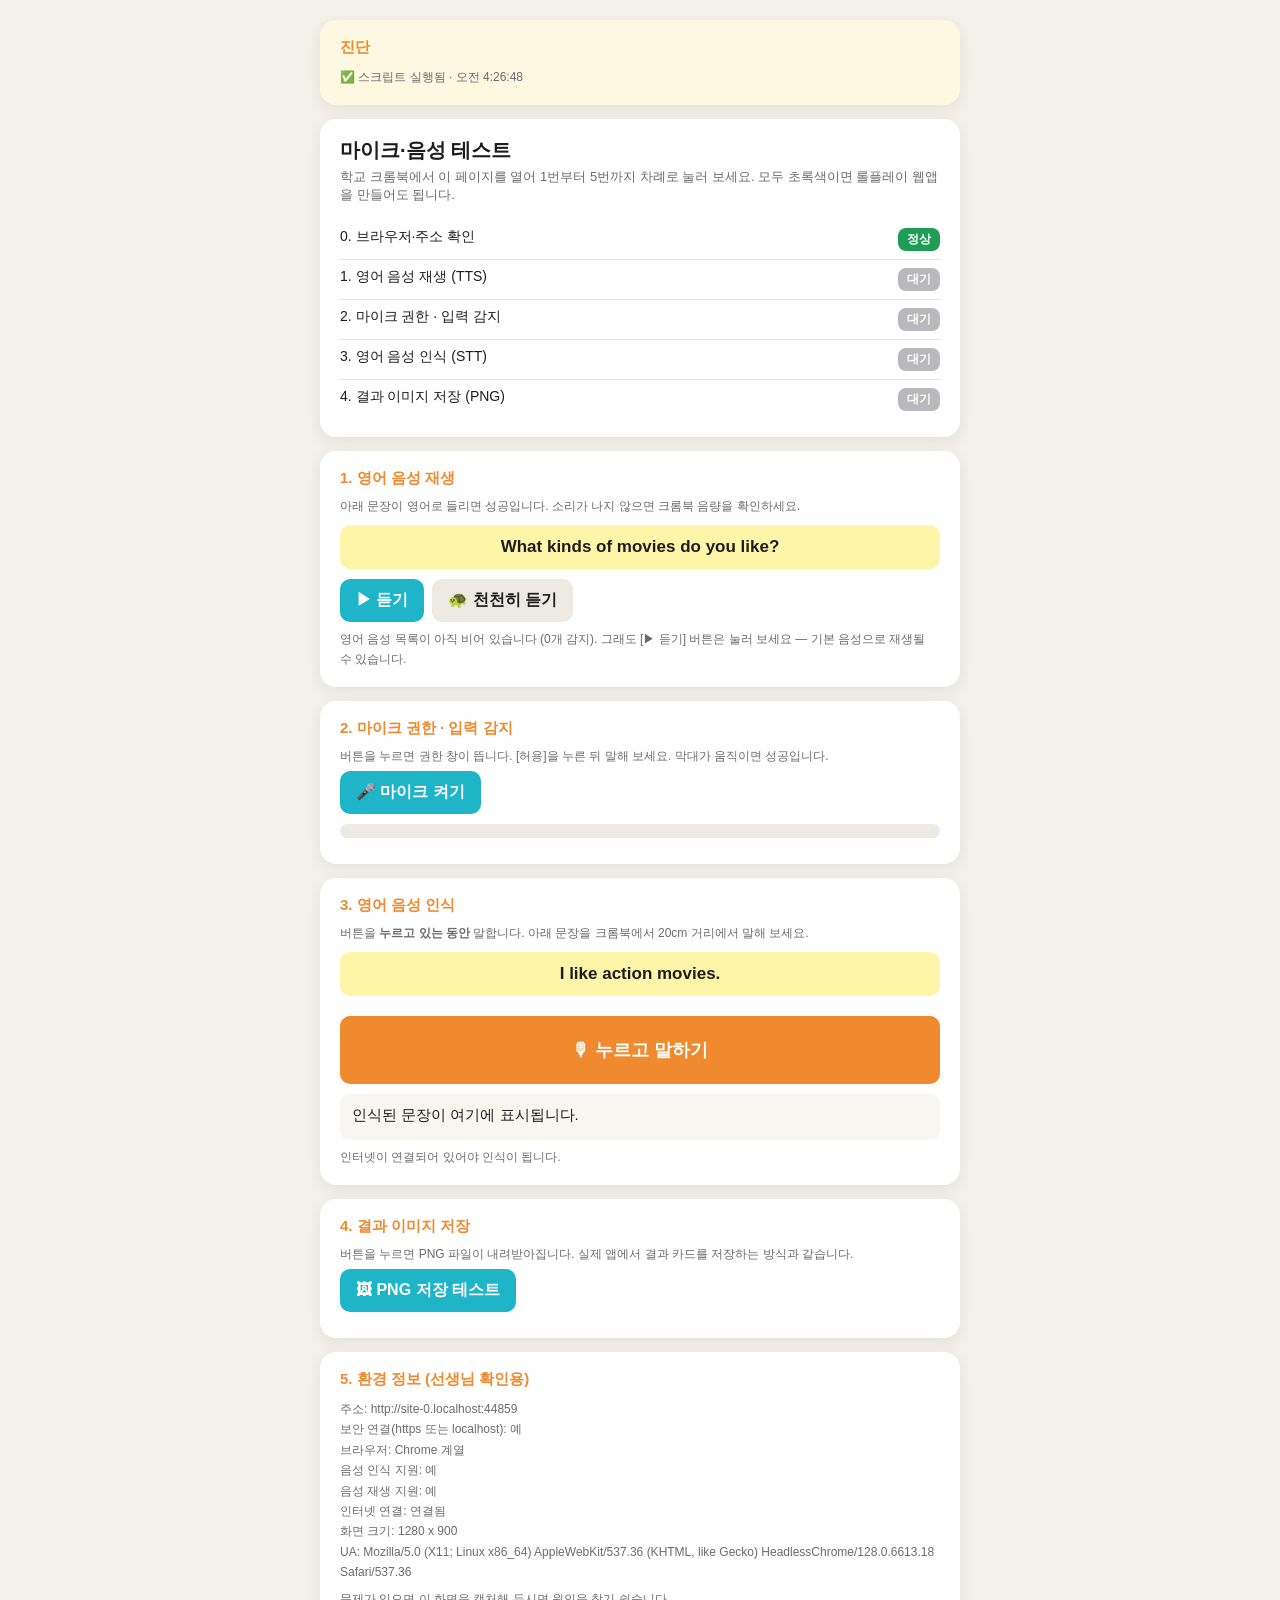
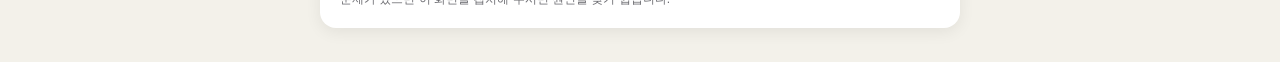
==== index.html @ ba6fe929 "Add files via upload" ====
<!DOCTYPE html>
<html lang="ko">
<head>
<meta charset="UTF-8">
<meta name="viewport" content="width=device-width, initial-scale=1">
<title>마이크·음성 테스트</title>
<style>
  :root{--bg:#f3f1ea;--card:#fff;--ink:#1d1d1f;--sub:#6b6b70;--line:#e6e2d6;
        --teal:#1fb5c9;--orange:#ef8a2e;--ok:#1f9d55;--warn:#e0a100;--no:#d64545;}
  *{box-sizing:border-box}
  body{margin:0;background:var(--bg);color:var(--ink);padding:20px 14px;
       font-family:"Pretendard","Apple SD Gothic Neo","Noto Sans KR",sans-serif}
  .wrap{max-width:640px;margin:0 auto}
  .card{background:var(--card);border-radius:16px;padding:18px 20px;margin-bottom:14px;
        box-shadow:0 4px 16px rgba(0,0,0,.07)}
  h1{font-size:20px;margin:0 0 4px}
  .lead{font-size:13px;color:var(--sub);margin:0 0 16px}
  h2{font-size:15px;margin:0 0 10px;color:var(--orange)}
  .step{font-size:12px;color:var(--sub);margin-bottom:6px}
  button{font:inherit;border:0;border-radius:10px;padding:11px 16px;cursor:pointer;
         background:var(--teal);color:#fff;font-weight:700}
  button.ghost{background:#eceae2;color:var(--ink)}
  button:disabled{opacity:.45;cursor:default}
  .row{display:flex;gap:8px;flex-wrap:wrap;align-items:center}
  .talk{width:100%;padding:22px;font-size:18px;background:var(--orange);margin-top:10px;
        touch-action:none;user-select:none}
  .talk.rec{background:var(--no)}
  .target{background:#fff5a8;border-radius:10px;padding:12px;font-size:17px;font-weight:700;
          text-align:center;margin:10px 0}
  .result{background:#f7f6f1;border-radius:10px;padding:12px;font-size:15px;min-height:46px;
          margin-top:10px;word-break:break-word}
  .meter{height:14px;background:#eceae2;border-radius:7px;overflow:hidden;margin-top:10px}
  .meter i{display:block;height:100%;width:0;background:var(--ok);transition:width .08s}
  ul.checks{list-style:none;padding:0;margin:0;font-size:14px}
  ul.checks li{padding:8px 0;border-bottom:1px solid var(--line);display:flex;
               justify-content:space-between;gap:10px}
  ul.checks li:last-child{border-bottom:0}
  .badge{font-size:12px;font-weight:700;padding:3px 9px;border-radius:8px;color:#fff;white-space:nowrap}
  .b-ok{background:var(--ok)} .b-warn{background:var(--warn)} .b-no{background:var(--no)} .b-idle{background:#b9b9bd}
  .hint{font-size:12px;color:var(--sub);margin-top:8px;line-height:1.6}
  .env{font-size:12px;color:var(--sub);line-height:1.7;word-break:break-all}
</style>
</head>
<body>
<div class="wrap">

  <div class="card" id="diagCard" style="background:#fff8e1">
    <h2>진단</h2>
    <div class="env" id="diag">스크립트가 실행되지 않았습니다. 이 문장이 그대로 보이면, 페이지가 스크립트를 막는 곳(파일 미리보기, 구글 드라이브 미리보기 등)에서 열린 것입니다.</div>
  </div>

  <div class="card">
    <h1>마이크·음성 테스트</h1>
    <p class="lead">학교 크롬북에서 이 페이지를 열어 1번부터 5번까지 차례로 눌러 보세요. 모두 초록색이면 롤플레이 웹앱을 만들어도 됩니다.</p>
    <ul class="checks" id="checks">
      <li><span>0. 브라우저·주소 확인</span><span class="badge b-idle" id="c0">대기</span></li>
      <li><span>1. 영어 음성 재생 (TTS)</span><span class="badge b-idle" id="c1">대기</span></li>
      <li><span>2. 마이크 권한 · 입력 감지</span><span class="badge b-idle" id="c2">대기</span></li>
      <li><span>3. 영어 음성 인식 (STT)</span><span class="badge b-idle" id="c3">대기</span></li>
      <li><span>4. 결과 이미지 저장 (PNG)</span><span class="badge b-idle" id="c4">대기</span></li>
    </ul>
  </div>

  <div class="card">
    <h2>1. 영어 음성 재생</h2>
    <div class="step">아래 문장이 영어로 들리면 성공입니다. 소리가 나지 않으면 크롬북 음량을 확인하세요.</div>
    <div class="target">What kinds of movies do you like?</div>
    <div class="row">
      <button id="btnSpeak">▶ 듣기</button>
      <button class="ghost" id="btnSlow">🐢 천천히 듣기</button>
    </div>
    <div class="hint" id="voiceInfo">음성 목록을 불러오는 중…</div>
  </div>

  <div class="card">
    <h2>2. 마이크 권한 · 입력 감지</h2>
    <div class="step">버튼을 누르면 권한 창이 뜹니다. [허용]을 누른 뒤 말해 보세요. 막대가 움직이면 성공입니다.</div>
    <div class="row"><button id="btnMic">🎤 마이크 켜기</button></div>
    <div class="meter"><i id="level"></i></div>
    <div class="hint" id="micMsg"></div>
  </div>

  <div class="card">
    <h2>3. 영어 음성 인식</h2>
    <div class="step">버튼을 <b>누르고 있는 동안</b> 말합니다. 아래 문장을 크롬북에서 20cm 거리에서 말해 보세요.</div>
    <div class="target">I like action movies.</div>
    <button class="talk" id="btnTalk">🎙 누르고 말하기</button>
    <div class="result" id="sttOut">인식된 문장이 여기에 표시됩니다.</div>
    <div class="hint" id="sttMsg">인터넷이 연결되어 있어야 인식이 됩니다.</div>
  </div>

  <div class="card">
    <h2>4. 결과 이미지 저장</h2>
    <div class="step">버튼을 누르면 PNG 파일이 내려받아집니다. 실제 앱에서 결과 카드를 저장하는 방식과 같습니다.</div>
    <div class="row"><button id="btnPng">🖼 PNG 저장 테스트</button></div>
    <div class="hint" id="pngMsg"></div>
  </div>

  <div class="card">
    <h2>5. 환경 정보 (선생님 확인용)</h2>
    <div class="env" id="env"></div>
    <div class="hint">문제가 있으면 이 화면을 캡처해 두시면 원인을 찾기 쉽습니다.</div>
  </div>

</div>

<script>
window.onerror = function(msg, src, line){
  var d = document.getElementById("diag");
  if (d) d.innerHTML = "⚠️ 스크립트 오류: " + msg + " (줄 " + line + ")";
  return false;
};
(function(){
  "use strict";
  var $ = function(id){ return document.getElementById(id); };
  $("diag").textContent = "✅ 스크립트 실행됨 · " + new Date().toLocaleTimeString("ko-KR");
  function mark(id, state, text){
    var el = $(id);
    el.className = "badge " + ({ok:"b-ok", warn:"b-warn", no:"b-no"}[state] || "b-idle");
    el.textContent = text;
  }

  /* ---------- 0. 환경 확인 ---------- */
  var ua = navigator.userAgent;
  var isChrome = /Chrome\//.test(ua) && !/Edg\/|OPR\//.test(ua);
  var secure = window.isSecureContext;
  var hasSTT = ("webkitSpeechRecognition" in window) || ("SpeechRecognition" in window);
  var hasTTS = ("speechSynthesis" in window);
  var envLines = [
    "주소: " + location.origin,
    "보안 연결(https 또는 localhost): " + (secure ? "예" : "아니오"),
    "브라우저: " + (isChrome ? "Chrome 계열" : "Chrome 아님"),
    "음성 인식 지원: " + (hasSTT ? "예" : "아니오"),
    "음성 재생 지원: " + (hasTTS ? "예" : "아니오"),
    "인터넷 연결: " + (navigator.onLine ? "연결됨" : "끊김"),
    "화면 크기: " + window.innerWidth + " x " + window.innerHeight,
    "UA: " + ua
  ];
  $("env").innerHTML = envLines.join("<br>");

  if (location.protocol === "file:"){
    $("diag").innerHTML = "⚠️ 이 페이지가 <b>파일(file://)</b>로 열렸습니다. 이 상태에서는 마이크와 음성 인식이 동작하지 않습니다. "
      + "GitHub Pages나 Netlify에 올린 뒤 <b>https:// 주소</b>로 열어 주세요.";
    $("diagCard").style.background = "#ffe3e3";
  }

  if (secure && isChrome && hasSTT && hasTTS) mark("c0","ok","정상");
  else if (!secure) mark("c0","no","https 필요");
  else if (!hasSTT) mark("c0","no","인식 미지원");
  else mark("c0","warn","Chrome 권장");

  /* ---------- 1. TTS ---------- */
  var voice = null, tries = 0;
  function pickVoice(){
    if (!hasTTS) { $("voiceInfo").textContent = "이 브라우저는 음성 재생을 지원하지 않습니다."; return true; }
    var all = [];
    try { all = speechSynthesis.getVoices() || []; } catch(e){}
    var vs = all.filter(function(v){ return /^en(-|_)/i.test(v.lang); });
    if (!vs.length){
      $("voiceInfo").textContent = "영어 음성 목록이 아직 비어 있습니다 (" + all.length + "개 감지). "
        + "그래도 [▶ 듣기] 버튼은 눌러 보세요 — 기본 음성으로 재생될 수 있습니다.";
      return false;
    }
    voice = vs.filter(function(v){ return /US/i.test(v.lang); })[0] || vs[0];
    $("voiceInfo").textContent = "사용 음성: " + voice.name + " (" + voice.lang + ")";
    return true;
  }
  if (hasTTS){
    if (!pickVoice()){
      var timer = setInterval(function(){
        tries++;
        if (pickVoice() || tries > 20) clearInterval(timer);
      }, 300);
    }
    try { speechSynthesis.onvoiceschanged = pickVoice; } catch(e){}
  }

  function speak(rate){
    if (!hasTTS) { mark("c1","no","미지원"); return; }
    speechSynthesis.cancel();
    var u = new SpeechSynthesisUtterance("What kinds of movies do you like?");
    u.lang = "en-US"; u.rate = rate;
    if (voice) u.voice = voice;
    u.onstart = function(){ mark("c1","warn","재생 중"); };
    u.onend   = function(){ mark("c1","ok","정상"); };
    u.onerror = function(e){ mark("c1","no","오류"); $("voiceInfo").textContent = "재생 오류: " + (e.error||""); };
    speechSynthesis.speak(u);
  }
  $("btnSpeak").onclick = function(){ speak(1); };
  $("btnSlow").onclick  = function(){ speak(0.7); };

  /* ---------- 2. 마이크 입력 ---------- */
  var micOn = false, peak = 0;
  $("btnMic").onclick = function(){
    if (micOn) return;
    if (!navigator.mediaDevices || !navigator.mediaDevices.getUserMedia){
      mark("c2","no","미지원"); $("micMsg").textContent = "이 브라우저에서는 마이크를 쓸 수 없습니다."; return;
    }
    mark("c2","warn","권한 요청 중");
    navigator.mediaDevices.getUserMedia({audio:true}).then(function(stream){
      micOn = true;
      mark("c2","warn","말해 보세요");
      $("micMsg").textContent = "권한이 허용되었습니다. 말할 때 막대가 움직이면 정상입니다.";
      $("btnMic").disabled = true;
      var ctx = new (window.AudioContext || window.webkitAudioContext)();
      var src = ctx.createMediaStreamSource(stream);
      var an = ctx.createAnalyser(); an.fftSize = 512;
      src.connect(an);
      var buf = new Uint8Array(an.fftSize);
      (function loop(){
        an.getByteTimeDomainData(buf);
        var sum = 0;
        for (var i=0;i<buf.length;i++){ var d = (buf[i]-128)/128; sum += d*d; }
        var rms = Math.sqrt(sum/buf.length);
        var pct = Math.min(100, Math.round(rms*400));
        $("level").style.width = pct + "%";
        if (pct > peak) peak = pct;
        if (peak >= 12) mark("c2","ok","정상");
        requestAnimationFrame(loop);
      })();
    }).catch(function(err){
      mark("c2","no","거부됨");
      $("micMsg").textContent = "마이크를 쓸 수 없습니다 (" + err.name + "). 주소창 왼쪽 자물쇠에서 마이크를 [허용]으로 바꿔 주세요.";
    });
  };

  /* ---------- 3. STT ---------- */
  var SR = window.SpeechRecognition || window.webkitSpeechRecognition;
  var rec = null, listening = false;
  var TARGET_CHUNKS = ["i like", "action movies"];

  function norm(s){
    return (s||"").toLowerCase().replace(/[^a-z0-9\s]/g," ").replace(/\s+/g," ").trim();
  }
  function scoreText(text){
    var t = norm(text), hit = 0;
    TARGET_CHUNKS.forEach(function(c){ if (t.indexOf(c) >= 0) hit++; });
    return hit;
  }

  function startRec(){
    if (!SR){ mark("c3","no","미지원"); $("sttMsg").textContent = "이 브라우저는 음성 인식을 지원하지 않습니다. Chrome으로 열어 주세요."; return; }
    if (listening) return;
    rec = new SR();
    rec.lang = "en-US";
    rec.continuous = false;
    rec.interimResults = false;
    rec.maxAlternatives = 3;

    rec.onstart = function(){
      listening = true;
      $("btnTalk").classList.add("rec");
      $("btnTalk").textContent = "🔴 듣는 중… (손을 떼면 끝)";
      mark("c3","warn","듣는 중");
      $("sttMsg").textContent = "";
    };
    rec.onresult = function(e){
      var alts = e.results[0], best = "", bestScore = -1;
      for (var i=0;i<alts.length;i++){
        var s = scoreText(alts[i].transcript);
        if (s > bestScore){ bestScore = s; best = alts[i].transcript; }
      }
      var hits = TARGET_CHUNKS.map(function(c){
        return (norm(best).indexOf(c) >= 0 ? "✅ " : "⬜ ") + c;
      }).join("　");
      $("sttOut").innerHTML = "<b>" + best + "</b><br><span style='font-size:13px'>" + hits + "</span>";
      if (bestScore === TARGET_CHUNKS.length) mark("c3","ok","정상");
      else mark("c3","warn","일부만 인식");
    };
    rec.onerror = function(e){
      var msg = {
        "not-allowed":"마이크 권한이 거부되었습니다. 주소창 자물쇠에서 허용해 주세요.",
        "service-not-allowed":"브라우저가 음성 인식 서비스를 막고 있습니다. 학교 정책 설정을 확인해 주세요.",
        "no-speech":"소리가 인식되지 않았습니다. 조금 더 가까이에서 말해 보세요.",
        "audio-capture":"마이크를 찾지 못했습니다. 이어폰 연결을 확인해 주세요.",
        "network":"네트워크 오류입니다. 학교 와이파이에서 음성 서버가 막혀 있을 수 있습니다.",
        "aborted":"인식이 중단되었습니다."
      }[e.error] || ("오류: " + e.error);
      $("sttMsg").textContent = msg;
      if (e.error === "no-speech" || e.error === "aborted") mark("c3","warn","다시 시도");
      else mark("c3","no","실패");
    };
    rec.onend = function(){
      listening = false;
      $("btnTalk").classList.remove("rec");
      $("btnTalk").textContent = "🎙 누르고 말하기";
    };
    try { rec.start(); } catch(err){ listening = false; }
  }
  function stopRec(){ if (rec && listening) { try { rec.stop(); } catch(e){} } }

  var talk = $("btnTalk");
  talk.addEventListener("pointerdown", function(e){ e.preventDefault(); startRec(); });
  talk.addEventListener("pointerup",   function(e){ e.preventDefault(); stopRec(); });
  talk.addEventListener("pointerleave",function(){ stopRec(); });
  talk.addEventListener("contextmenu", function(e){ e.preventDefault(); });

  /* ---------- 4. PNG 저장 ---------- */
  $("btnPng").onclick = function(){
    try{
      var c = document.createElement("canvas");
      c.width = 720; c.height = 360;
      var g = c.getContext("2d");
      g.fillStyle = "#ffffff"; g.fillRect(0,0,720,360);
      g.fillStyle = "#1fb5c9"; g.fillRect(0,0,720,80);
      g.fillStyle = "#ffffff"; g.font = "bold 28px sans-serif";
      g.fillText("말하기 결과 카드 (테스트)", 28, 50);
      g.fillStyle = "#1d1d1f"; g.font = "20px sans-serif";
      g.fillText("이 파일이 저장되면 결과 카드 저장도 정상입니다.", 28, 140);
      g.fillText("저장 시각: " + new Date().toLocaleString("ko-KR"), 28, 180);
      g.fillStyle = "#1f9d55"; g.font = "bold 22px sans-serif";
      g.fillText("✅ PNG 저장 성공", 28, 240);
      c.toBlob(function(blob){
        if (!blob){ mark("c4","no","실패"); $("pngMsg").textContent = "이미지를 만들지 못했습니다."; return; }
        var url = URL.createObjectURL(blob);
        var a = document.createElement("a");
        a.href = url; a.download = "png-test.png";
        document.body.appendChild(a); a.click(); a.remove();
        setTimeout(function(){ URL.revokeObjectURL(url); }, 1000);
        mark("c4","ok","정상");
        $("pngMsg").textContent = "다운로드 폴더에 png-test.png 파일이 저장되었는지 확인해 주세요.";
      }, "image/png");
    } catch(err){
      mark("c4","no","실패");
      $("pngMsg").textContent = "저장 오류: " + err.message;
    }
  };
})();
</script>
</body>
</html>
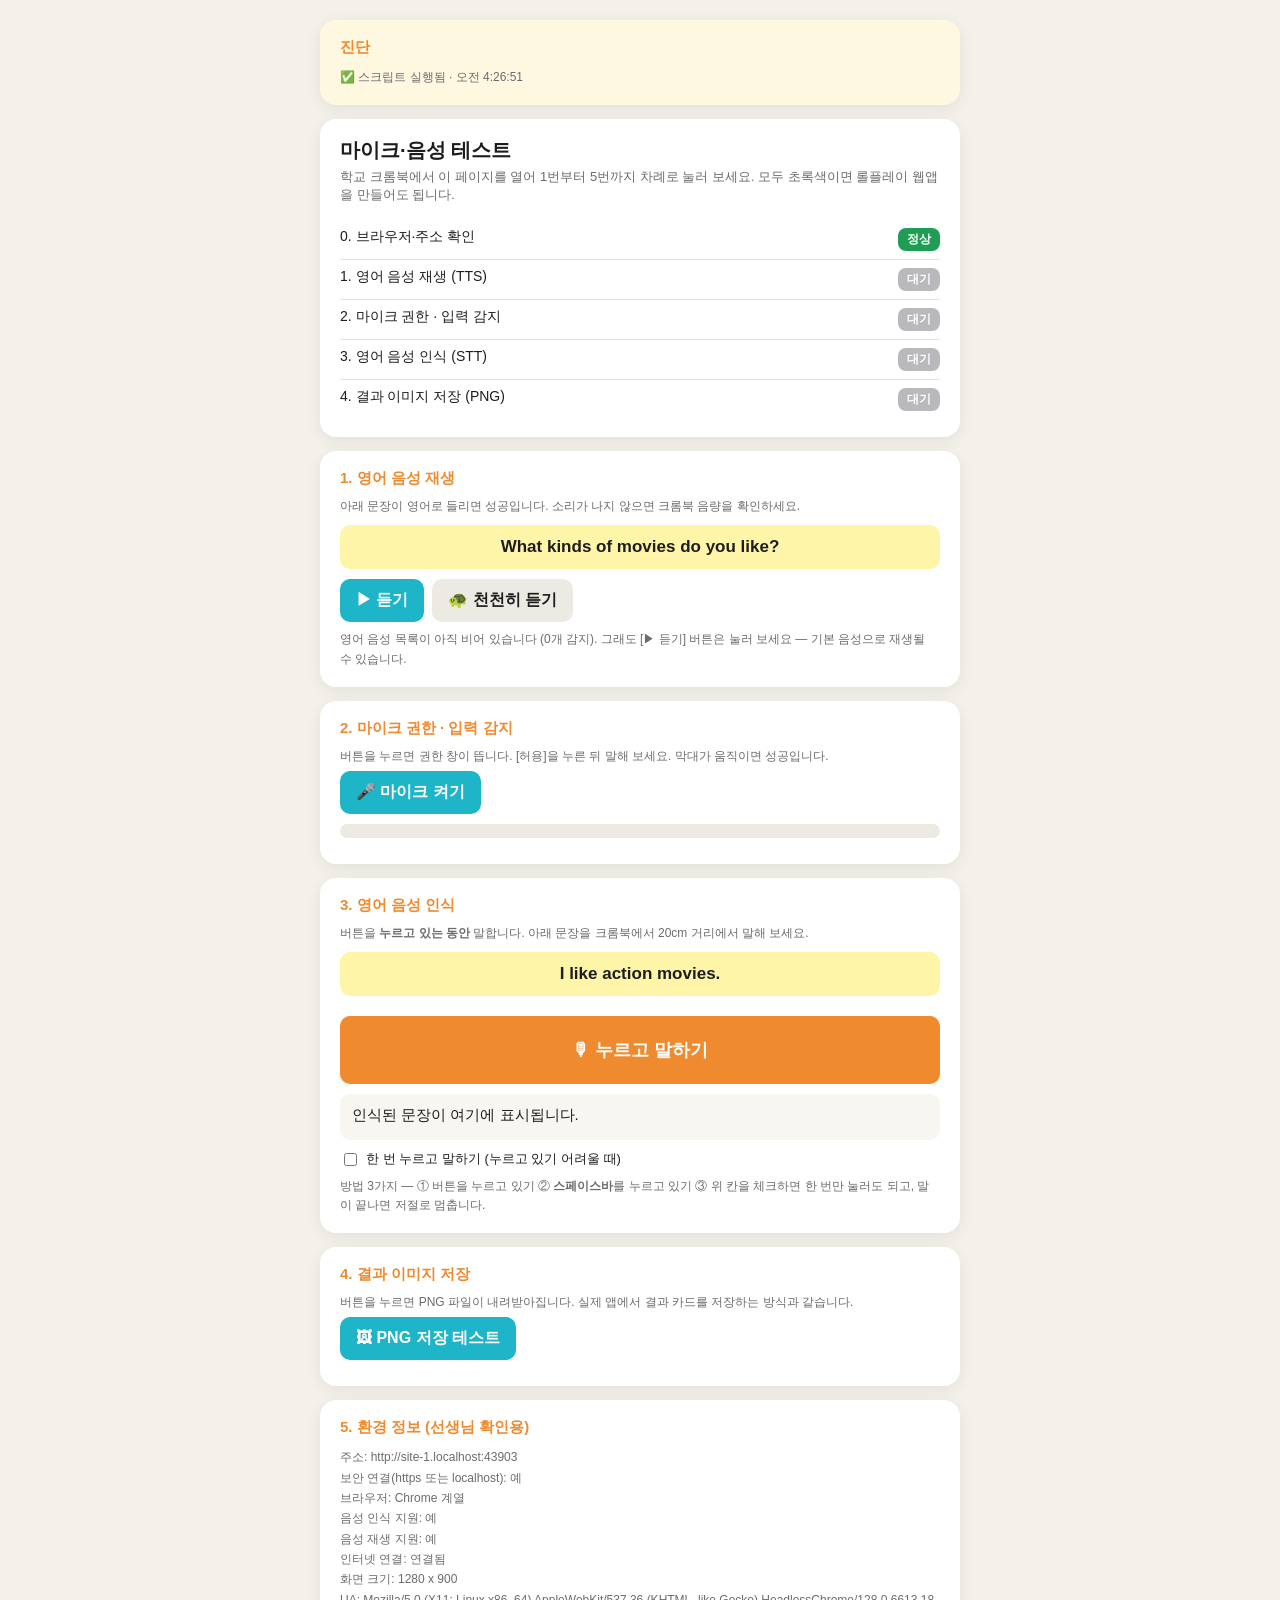
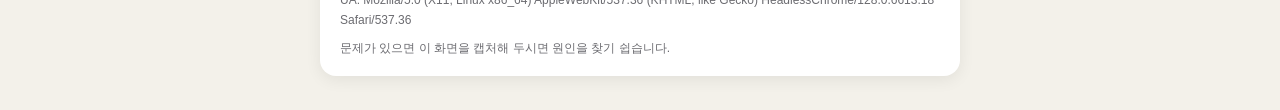
==== commit d556a65c: "Add files via upload" ====
--- a/index.html
+++ b/index.html
@@ -86,7 +86,12 @@
     <div class="target">I like action movies.</div>
     <button class="talk" id="btnTalk">🎙 누르고 말하기</button>
     <div class="result" id="sttOut">인식된 문장이 여기에 표시됩니다.</div>
-    <div class="hint" id="sttMsg">인터넷이 연결되어 있어야 인식이 됩니다.</div>
+    <div class="row" style="margin-top:10px">
+      <label style="font-size:13px;display:flex;align-items:center;gap:6px;cursor:pointer">
+        <input type="checkbox" id="toggleMode"> 한 번 누르고 말하기 (누르고 있기 어려울 때)
+      </label>
+    </div>
+    <div class="hint" id="sttMsg">방법 3가지 — ① 버튼을 누르고 있기 ② <b>스페이스바</b>를 누르고 있기 ③ 위 칸을 체크하면 한 번만 눌러도 되고, 말이 끝나면 저절로 멈춥니다.</div>
   </div>
 
   <div class="card">
@@ -290,10 +295,39 @@
   function stopRec(){ if (rec && listening) { try { rec.stop(); } catch(e){} } }
 
   var talk = $("btnTalk");
-  talk.addEventListener("pointerdown", function(e){ e.preventDefault(); startRec(); });
-  talk.addEventListener("pointerup",   function(e){ e.preventDefault(); stopRec(); });
-  talk.addEventListener("pointerleave",function(){ stopRec(); });
+  function isToggle(){ return $("toggleMode").checked; }
+
+  function pressStart(){
+    if (isToggle()){
+      if (listening) stopRec(); else startRec();
+    } else {
+      startRec();
+    }
+  }
+  function pressEnd(){ if (!isToggle()) stopRec(); }
+
+  // 화면 터치 · 트랙패드 · 마우스
+  talk.addEventListener("pointerdown", function(e){ e.preventDefault(); talk.focus(); pressStart(); });
+  talk.addEventListener("pointerup",   function(e){ e.preventDefault(); pressEnd(); });
+  talk.addEventListener("pointerleave",function(){ pressEnd(); });
   talk.addEventListener("contextmenu", function(e){ e.preventDefault(); });
+  // 버튼이 기본 click(엔터/스페이스 포함)으로 두 번 동작하지 않게 막음
+  talk.addEventListener("click", function(e){ e.preventDefault(); });
+
+  // 키보드: 스페이스바를 누르고 있는 동안 녹음
+  document.addEventListener("keydown", function(e){
+    if (e.code !== "Space" && e.key !== " ") return;
+    var t = e.target.tagName;
+    if (t === "INPUT" || t === "TEXTAREA") return;
+    e.preventDefault();
+    if (e.repeat) return;
+    pressStart();
+  });
+  document.addEventListener("keyup", function(e){
+    if (e.code !== "Space" && e.key !== " ") return;
+    e.preventDefault();
+    pressEnd();
+  });
 
   /* ---------- 4. PNG 저장 ---------- */
   $("btnPng").onclick = function(){
